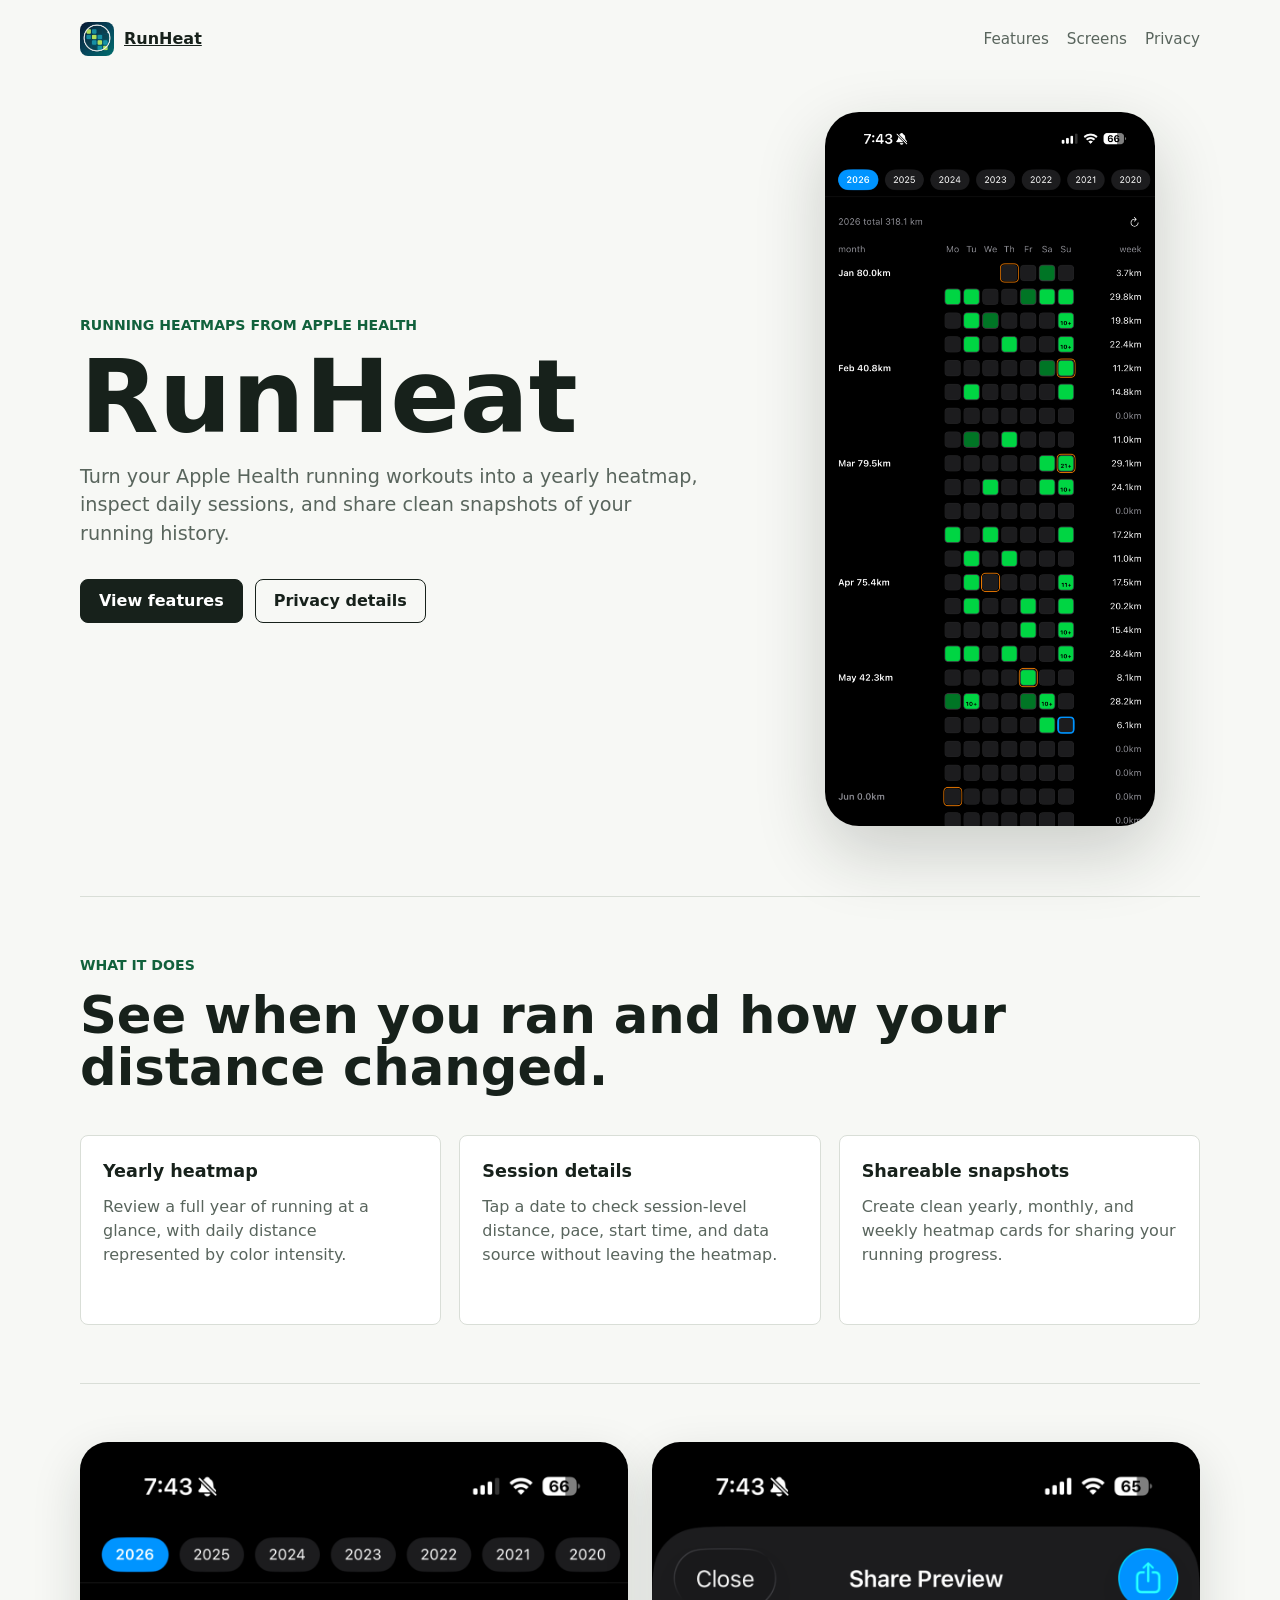
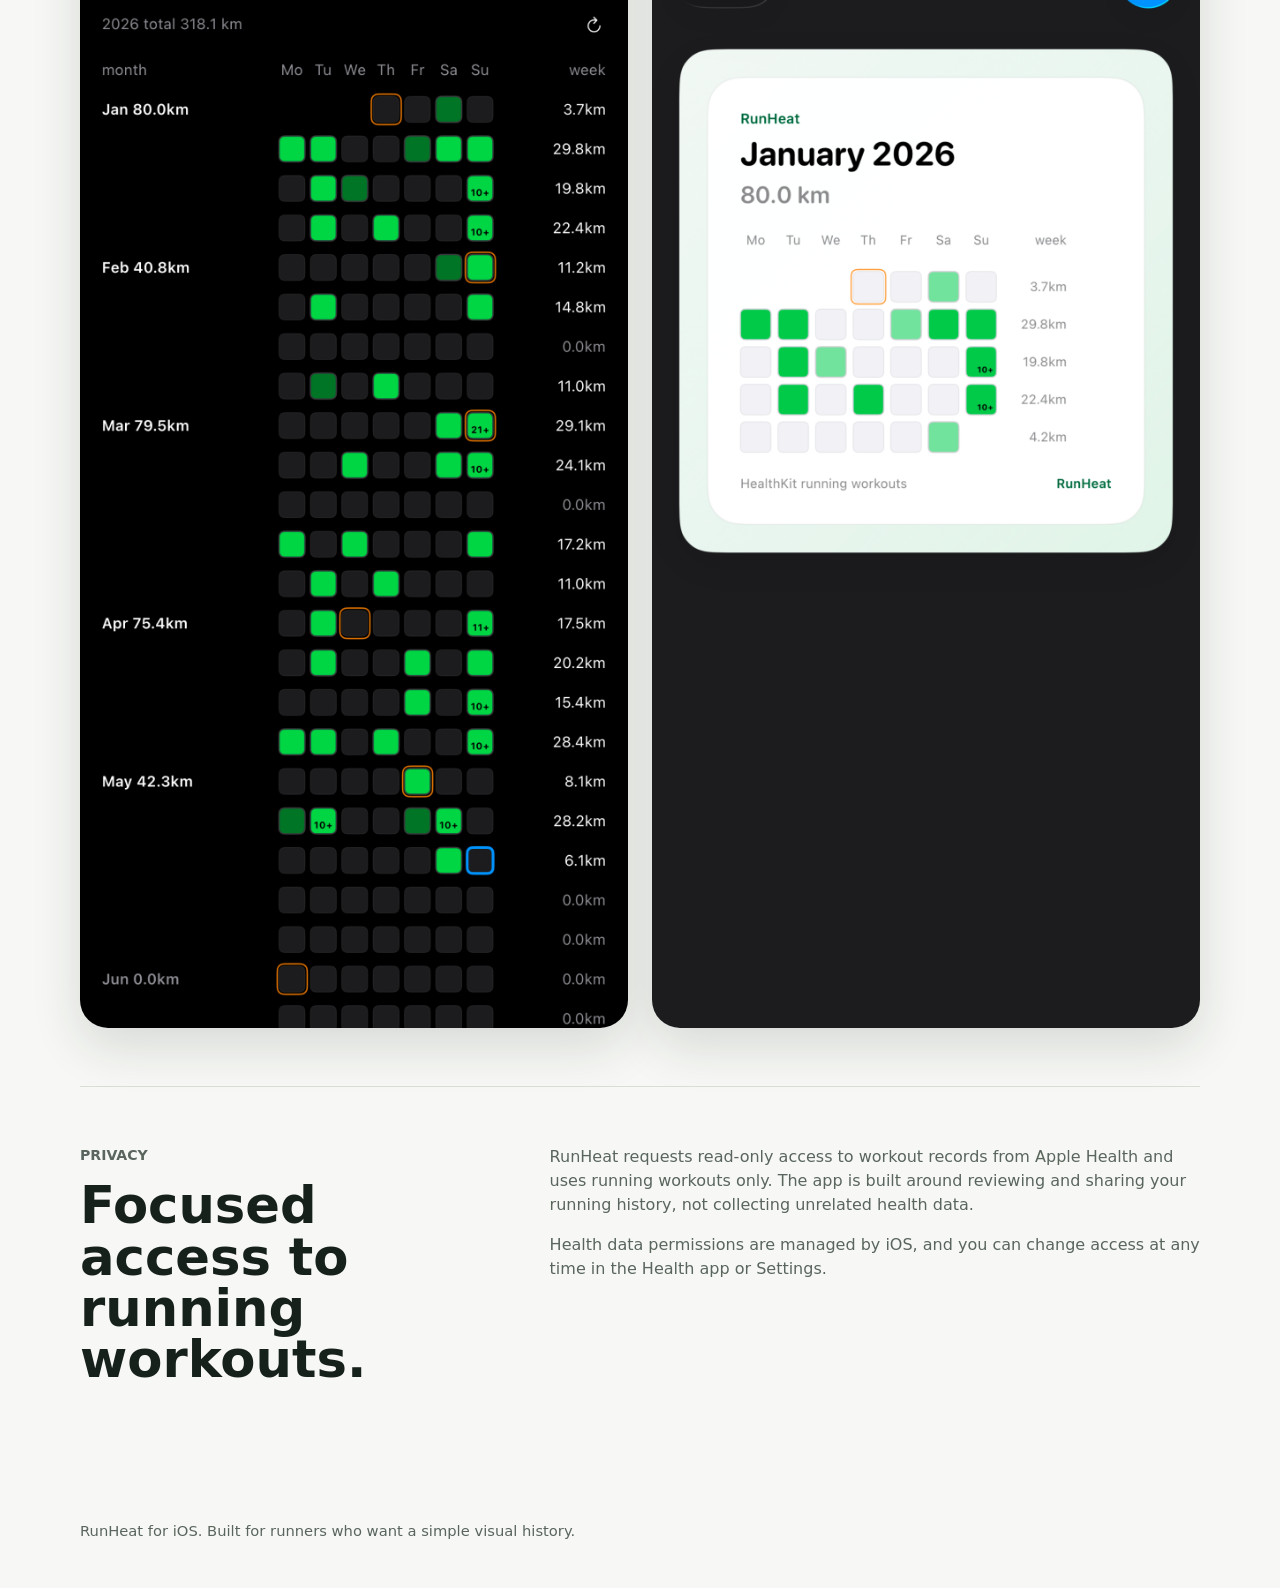
==== index.html @ 046ac451 "문서 구조 정리와 GitHub Pages 설정" ====
<!doctype html>
<html lang="en">
  <head>
    <meta charset="utf-8">
    <meta name="viewport" content="width=device-width, initial-scale=1">
    <meta name="description" content="RunHeat visualizes Apple Health running workouts as yearly, monthly, and weekly heatmaps.">
    <title>RunHeat</title>
    <link rel="stylesheet" href="styles.css">
  </head>
  <body>
    <header class="site-header">
      <a class="brand" href="#">
        <img src="assets/app-icon.png" alt="">
        <span>RunHeat</span>
      </a>
      <nav class="nav" aria-label="Primary navigation">
        <a href="#features">Features</a>
        <a href="#screens">Screens</a>
        <a href="#privacy">Privacy</a>
      </nav>
    </header>

    <main>
      <section class="hero">
        <div class="hero-copy">
          <p class="eyebrow">Running heatmaps from Apple Health</p>
          <h1>RunHeat</h1>
          <p class="lead">
            Turn your Apple Health running workouts into a yearly heatmap, inspect daily sessions, and share clean snapshots of your running history.
          </p>
          <div class="actions">
            <a class="button primary" href="#features">View features</a>
            <a class="button secondary" href="#privacy">Privacy details</a>
          </div>
        </div>
        <div class="phone-stage" aria-label="RunHeat app preview">
          <img class="phone-shot" src="assets/screenshot-heatmap.png" alt="RunHeat yearly running heatmap screen">
        </div>
      </section>

      <section id="features" class="section">
        <p class="eyebrow">What it does</p>
        <h2>See when you ran and how your distance changed.</h2>
        <div class="feature-grid">
          <article class="feature">
            <h3>Yearly heatmap</h3>
            <p>Review a full year of running at a glance, with daily distance represented by color intensity.</p>
          </article>
          <article class="feature">
            <h3>Session details</h3>
            <p>Tap a date to check session-level distance, pace, start time, and data source without leaving the heatmap.</p>
          </article>
          <article class="feature">
            <h3>Shareable snapshots</h3>
            <p>Create clean yearly, monthly, and weekly heatmap cards for sharing your running progress.</p>
          </article>
        </div>
      </section>

      <section id="screens" class="section gallery" aria-label="RunHeat screenshots">
        <img src="assets/screenshot-heatmap.png" alt="RunHeat heatmap view">
        <img src="assets/screenshot-share.png" alt="RunHeat sharing preview">
      </section>

      <section id="privacy" class="section privacy">
        <div>
          <p class="eyebrow">Privacy</p>
          <h2>Focused access to running workouts.</h2>
        </div>
        <div>
          <p>
            RunHeat requests read-only access to workout records from Apple Health and uses running workouts only. The app is built around reviewing and sharing your running history, not collecting unrelated health data.
          </p>
          <p>
            Health data permissions are managed by iOS, and you can change access at any time in the Health app or Settings.
          </p>
        </div>
      </section>
    </main>

    <footer class="site-footer">
      <span>RunHeat for iOS. Built for runners who want a simple visual history.</span>
    </footer>
  </body>
</html>
---- styles.css ----
:root {
  color-scheme: light;
  --bg: #f7f8f5;
  --ink: #17211b;
  --muted: #59655d;
  --line: #d9ded7;
  --green: #1f8f4f;
  --green-dark: #11613c;
  --panel: #ffffff;
  --accent: #ff7a45;
}

* {
  box-sizing: border-box;
}

body {
  margin: 0;
  background: var(--bg);
  color: var(--ink);
  font-family: Inter, ui-sans-serif, system-ui, -apple-system, BlinkMacSystemFont, "Segoe UI", sans-serif;
  line-height: 1.5;
}

a {
  color: inherit;
}

.site-header,
.hero,
.section,
.site-footer {
  width: min(1120px, calc(100% - 40px));
  margin: 0 auto;
}

.site-header {
  display: flex;
  align-items: center;
  justify-content: space-between;
  padding: 22px 0;
}

.brand {
  display: inline-flex;
  align-items: center;
  gap: 10px;
  font-weight: 700;
}

.brand img {
  width: 34px;
  height: 34px;
  border-radius: 8px;
}

.nav {
  display: flex;
  align-items: center;
  gap: 18px;
  color: var(--muted);
  font-size: 0.95rem;
}

.nav a {
  text-decoration: none;
}

.hero {
  display: grid;
  grid-template-columns: minmax(0, 1fr) minmax(280px, 420px);
  gap: 56px;
  align-items: center;
  padding: 34px 0 70px;
}

.hero-copy {
  max-width: 690px;
}

.eyebrow {
  color: var(--green-dark);
  font-size: 0.88rem;
  font-weight: 700;
  letter-spacing: 0;
  text-transform: uppercase;
}

h1,
h2,
h3,
p {
  margin-top: 0;
}

h1 {
  margin-bottom: 18px;
  font-size: clamp(3rem, 8vw, 6.4rem);
  line-height: 0.92;
  letter-spacing: 0;
}

.lead {
  max-width: 620px;
  color: var(--muted);
  font-size: 1.2rem;
}

.actions {
  display: flex;
  flex-wrap: wrap;
  gap: 12px;
  margin-top: 30px;
}

.button {
  display: inline-flex;
  align-items: center;
  justify-content: center;
  min-height: 44px;
  padding: 0 18px;
  border: 1px solid var(--ink);
  border-radius: 8px;
  text-decoration: none;
  font-weight: 700;
}

.button.primary {
  background: var(--ink);
  color: white;
}

.button.secondary {
  background: transparent;
}

.phone-stage {
  display: flex;
  justify-content: center;
}

.phone-shot {
  width: min(100%, 330px);
  border-radius: 34px;
  box-shadow: 0 26px 70px rgb(23 33 27 / 20%);
}

.section {
  padding: 58px 0;
  border-top: 1px solid var(--line);
}

.section h2 {
  font-size: clamp(2rem, 4vw, 3.4rem);
  line-height: 1;
  letter-spacing: 0;
}

.feature-grid {
  display: grid;
  grid-template-columns: repeat(3, minmax(0, 1fr));
  gap: 18px;
  margin-top: 26px;
}

.feature {
  min-height: 190px;
  padding: 22px;
  background: var(--panel);
  border: 1px solid var(--line);
  border-radius: 8px;
}

.feature h3 {
  margin-bottom: 10px;
  font-size: 1.1rem;
}

.feature p,
.privacy p,
.site-footer {
  color: var(--muted);
}

.gallery {
  display: grid;
  grid-template-columns: repeat(2, minmax(0, 1fr));
  gap: 24px;
  align-items: start;
}

.gallery img {
  width: 100%;
  border-radius: 28px;
  box-shadow: 0 18px 50px rgb(23 33 27 / 14%);
}

.privacy {
  display: grid;
  grid-template-columns: minmax(0, 0.8fr) minmax(0, 1.2fr);
  gap: 36px;
  align-items: start;
}

.site-footer {
  padding: 34px 0 46px;
  font-size: 0.92rem;
}

@media (max-width: 820px) {
  .site-header,
  .hero,
  .section,
  .site-footer {
    width: min(100% - 28px, 640px);
  }

  .nav {
    display: none;
  }

  .hero,
  .feature-grid,
  .gallery,
  .privacy {
    grid-template-columns: 1fr;
  }

  .hero {
    gap: 34px;
    padding-top: 18px;
  }

  .phone-stage {
    justify-content: flex-start;
  }

  .phone-shot {
    width: min(100%, 290px);
  }
}
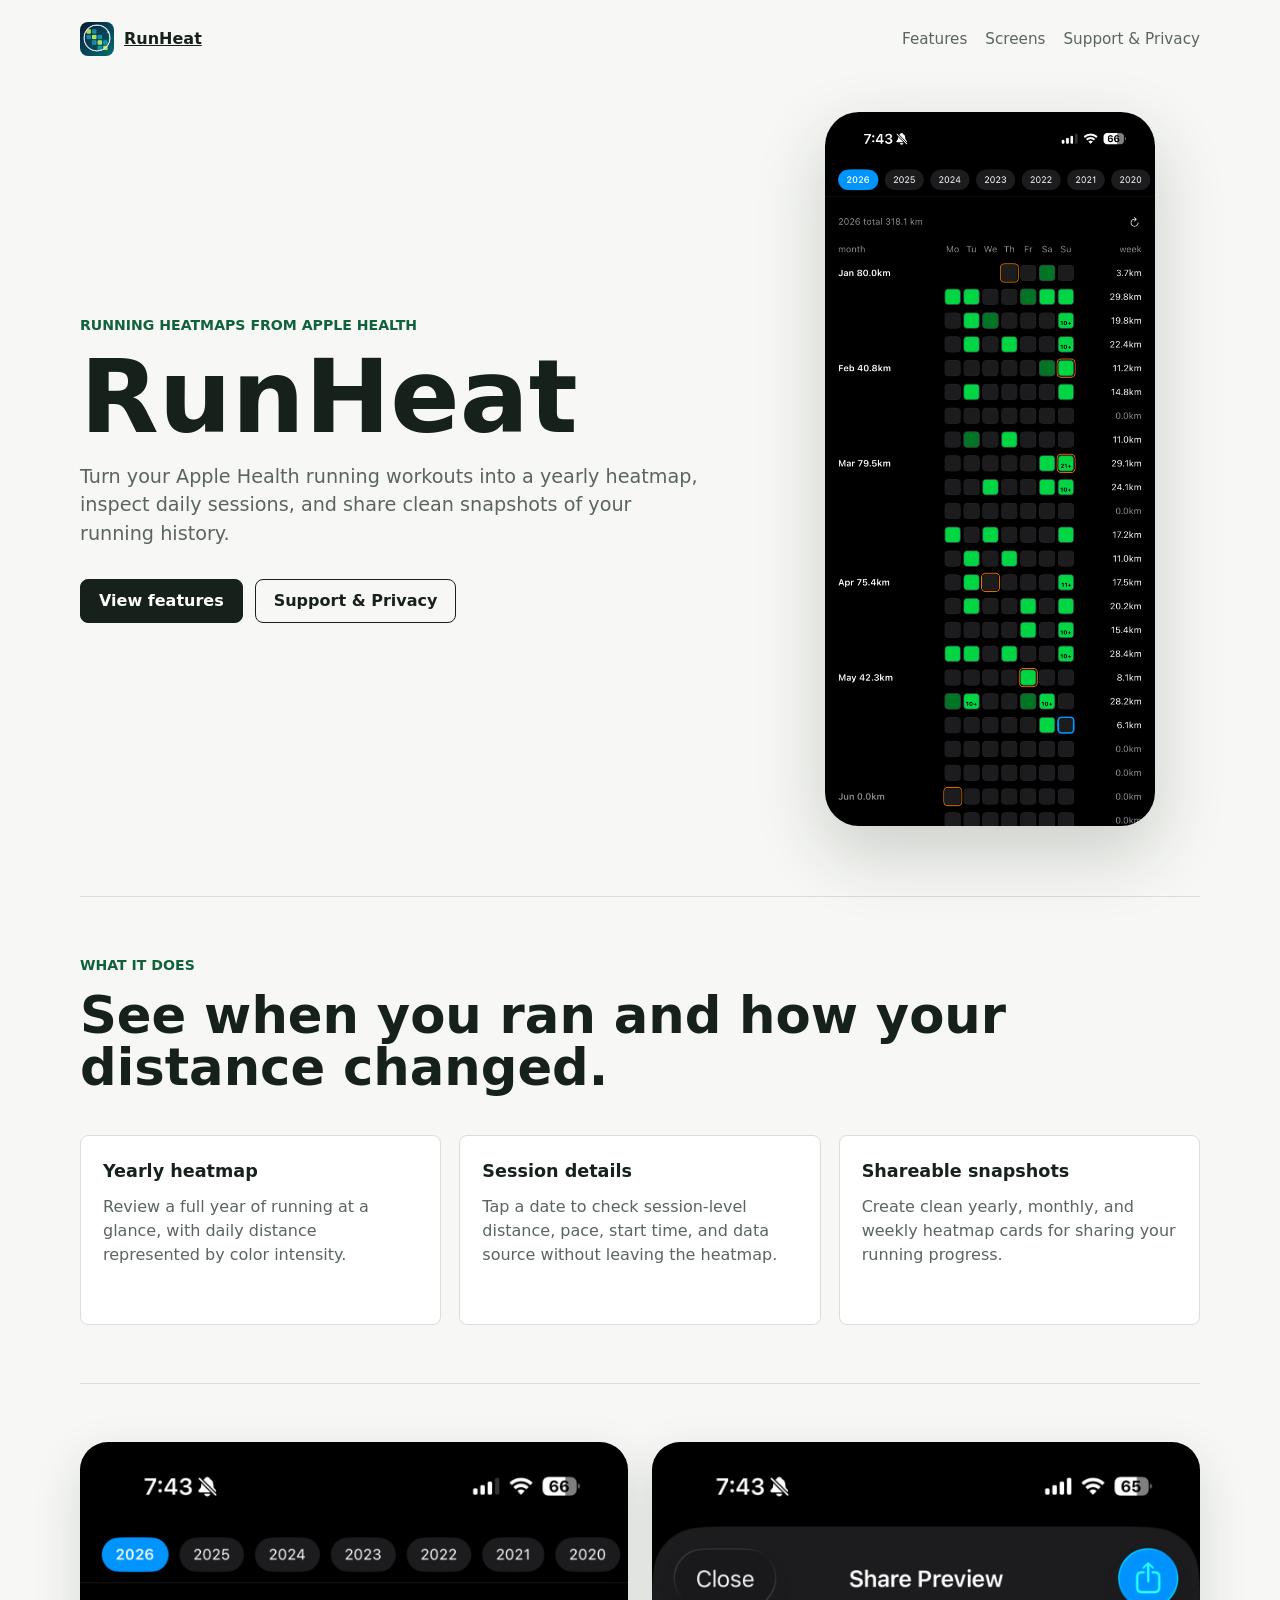
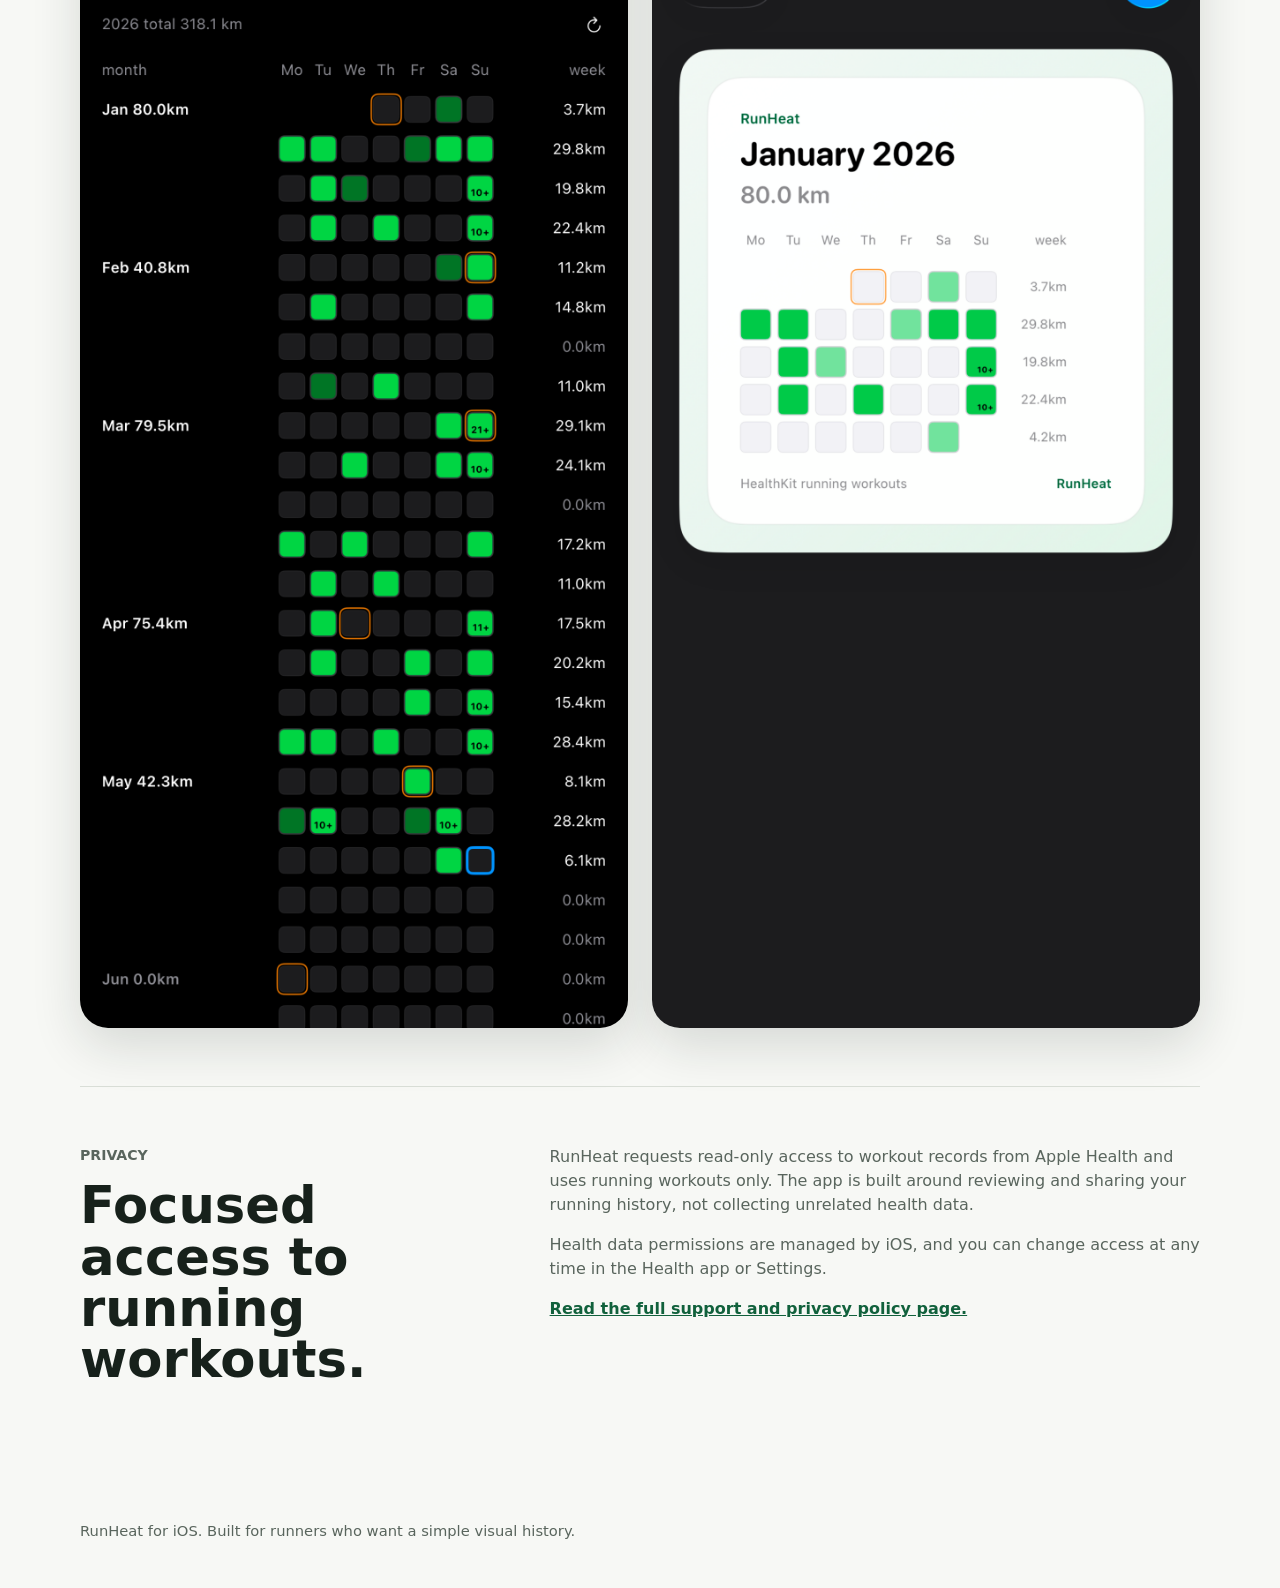
==== commit 35b13ea0: "지원 및 개인정보 페이지 추가" ====
--- a/index.html
+++ b/index.html
@@ -16,7 +16,7 @@
       <nav class="nav" aria-label="Primary navigation">
         <a href="#features">Features</a>
         <a href="#screens">Screens</a>
-        <a href="#privacy">Privacy</a>
+        <a href="support.html">Support & Privacy</a>
       </nav>
     </header>
 
@@ -30,7 +30,7 @@
           </p>
           <div class="actions">
             <a class="button primary" href="#features">View features</a>
-            <a class="button secondary" href="#privacy">Privacy details</a>
+            <a class="button secondary" href="support.html">Support & Privacy</a>
           </div>
         </div>
         <div class="phone-stage" aria-label="RunHeat app preview">
@@ -74,6 +74,9 @@
           <p>
             Health data permissions are managed by iOS, and you can change access at any time in the Health app or Settings.
           </p>
+          <p>
+            <a class="text-link" href="support.html">Read the full support and privacy policy page.</a>
+          </p>
         </div>
       </section>
     </main>
--- a/styles.css
+++ b/styles.css
@@ -26,6 +26,11 @@
   color: inherit;
 }
 
+.text-link {
+  color: var(--green-dark);
+  font-weight: 700;
+}
+
 .site-header,
 .hero,
 .section,
@@ -207,11 +212,47 @@
   font-size: 0.92rem;
 }
 
+.policy-page {
+  width: min(860px, calc(100% - 40px));
+  margin: 0 auto;
+}
+
+.policy-section {
+  width: 100%;
+  margin: 0;
+}
+
+.policy-section h1 {
+  margin-bottom: 34px;
+  font-size: clamp(2.4rem, 5vw, 4.6rem);
+  line-height: 1;
+}
+
+.policy-section h2 {
+  margin-top: 34px;
+  margin-bottom: 10px;
+  font-size: 1.35rem;
+  line-height: 1.2;
+}
+
+.policy-section p {
+  color: var(--muted);
+}
+
+.policy-section .updated {
+  margin-top: 34px;
+  padding-top: 22px;
+  border-top: 1px solid var(--line);
+  color: var(--ink);
+  font-weight: 700;
+}
+
 @media (max-width: 820px) {
   .site-header,
   .hero,
   .section,
-  .site-footer {
+  .site-footer,
+  .policy-page {
     width: min(100% - 28px, 640px);
   }
 
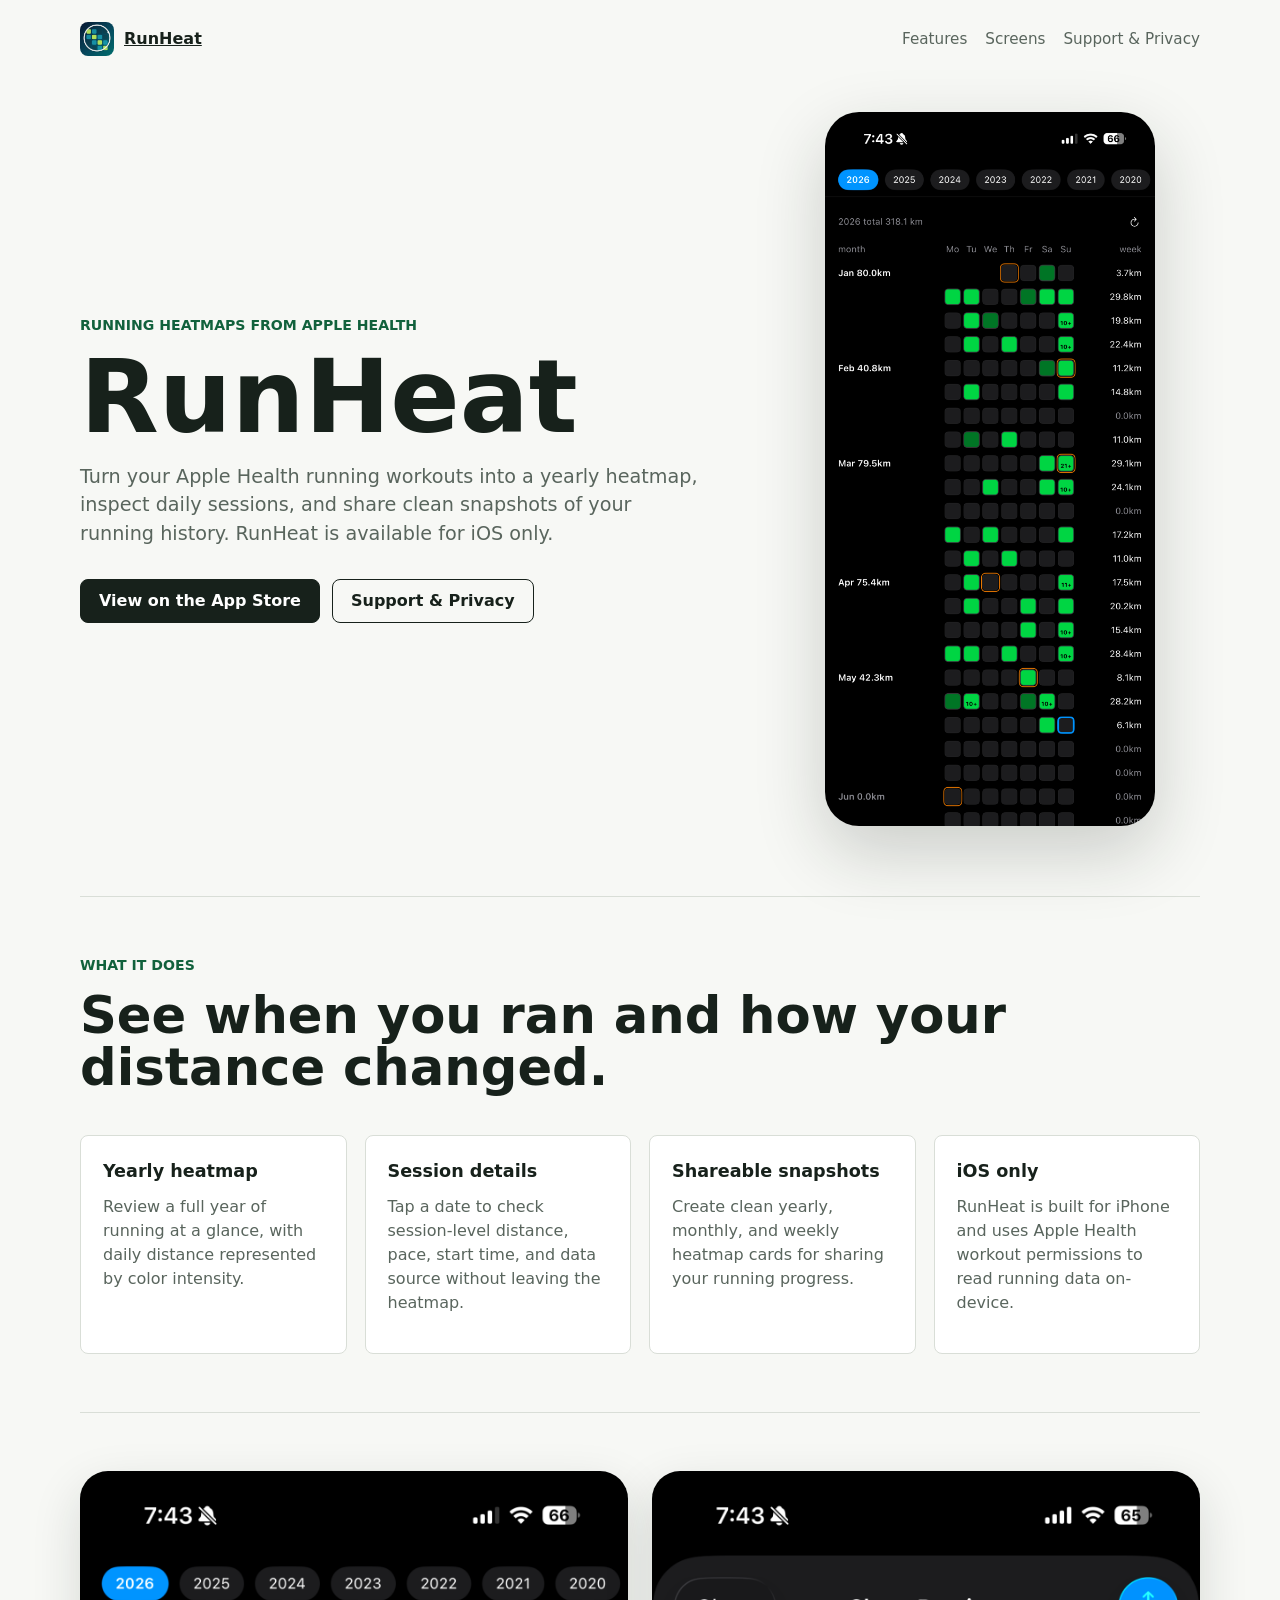
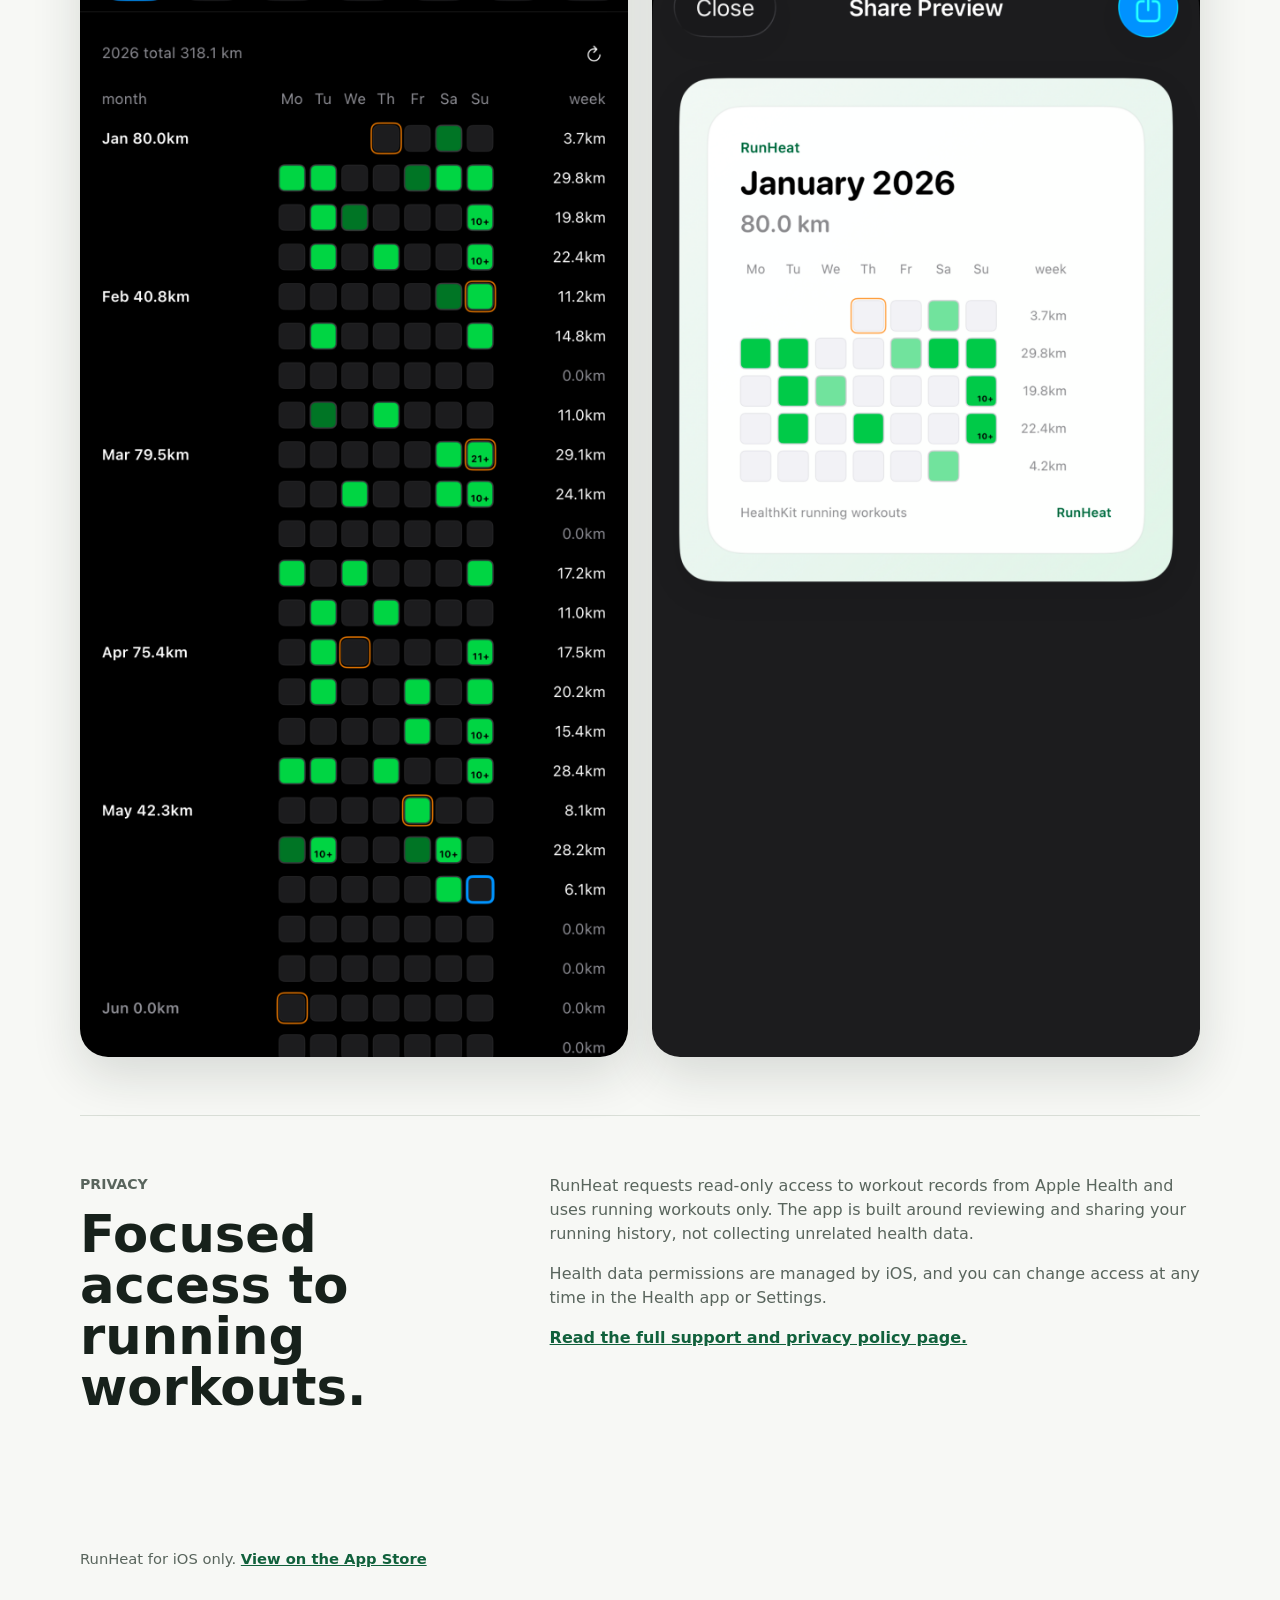
==== commit 62037655: "지원 페이지 언어 분리와 앱스토어 링크 추가" ====
--- a/index.html
+++ b/index.html
@@ -16,7 +16,7 @@
       <nav class="nav" aria-label="Primary navigation">
         <a href="#features">Features</a>
         <a href="#screens">Screens</a>
-        <a href="support.html">Support & Privacy</a>
+        <a href="support-en.html">Support & Privacy</a>
       </nav>
     </header>
 
@@ -26,11 +26,11 @@
           <p class="eyebrow">Running heatmaps from Apple Health</p>
           <h1>RunHeat</h1>
           <p class="lead">
-            Turn your Apple Health running workouts into a yearly heatmap, inspect daily sessions, and share clean snapshots of your running history.
+            Turn your Apple Health running workouts into a yearly heatmap, inspect daily sessions, and share clean snapshots of your running history. RunHeat is available for iOS only.
           </p>
           <div class="actions">
-            <a class="button primary" href="#features">View features</a>
-            <a class="button secondary" href="support.html">Support & Privacy</a>
+            <a class="button primary" href="https://apps.apple.com/us/app/runheat/id6759232122?uo=4">View on the App Store</a>
+            <a class="button secondary" href="support-en.html">Support & Privacy</a>
           </div>
         </div>
         <div class="phone-stage" aria-label="RunHeat app preview">
@@ -54,6 +54,10 @@
             <h3>Shareable snapshots</h3>
             <p>Create clean yearly, monthly, and weekly heatmap cards for sharing your running progress.</p>
           </article>
+          <article class="feature">
+            <h3>iOS only</h3>
+            <p>RunHeat is built for iPhone and uses Apple Health workout permissions to read running data on-device.</p>
+          </article>
         </div>
       </section>
 
@@ -75,14 +79,14 @@
             Health data permissions are managed by iOS, and you can change access at any time in the Health app or Settings.
           </p>
           <p>
-            <a class="text-link" href="support.html">Read the full support and privacy policy page.</a>
+            <a class="text-link" href="support-en.html">Read the full support and privacy policy page.</a>
           </p>
         </div>
       </section>
     </main>
 
     <footer class="site-footer">
-      <span>RunHeat for iOS. Built for runners who want a simple visual history.</span>
+      <span>RunHeat for iOS only. <a class="text-link" href="https://apps.apple.com/us/app/runheat/id6759232122?uo=4">View on the App Store</a></span>
     </footer>
   </body>
 </html>
--- a/styles.css
+++ b/styles.css
@@ -163,7 +163,7 @@
 
 .feature-grid {
   display: grid;
-  grid-template-columns: repeat(3, minmax(0, 1fr));
+  grid-template-columns: repeat(4, minmax(0, 1fr));
   gap: 18px;
   margin-top: 26px;
 }
@@ -245,6 +245,15 @@
   border-top: 1px solid var(--line);
   color: var(--ink);
   font-weight: 700;
+}
+
+.language-switch {
+  display: flex;
+  align-items: center;
+  justify-content: flex-end;
+  gap: 14px;
+  margin-bottom: 34px;
+  color: var(--muted);
 }
 
 @media (max-width: 820px) {
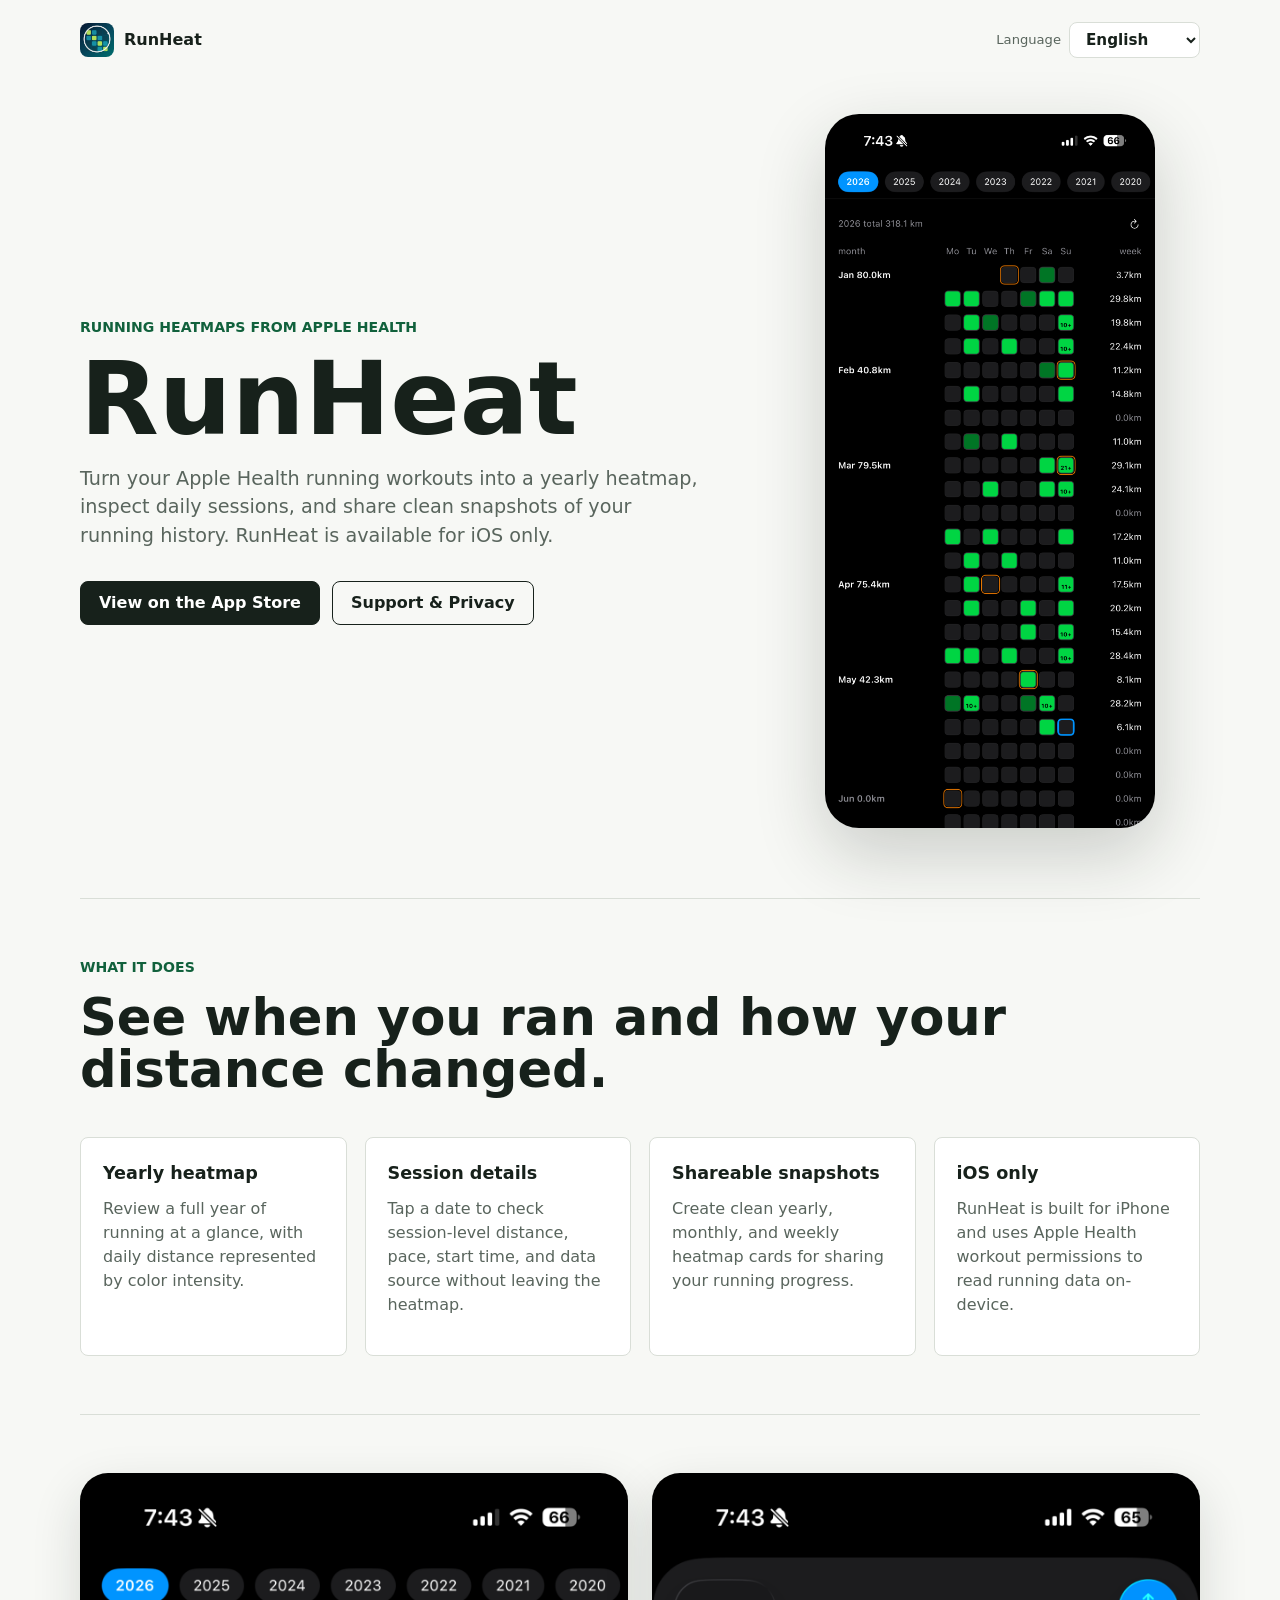
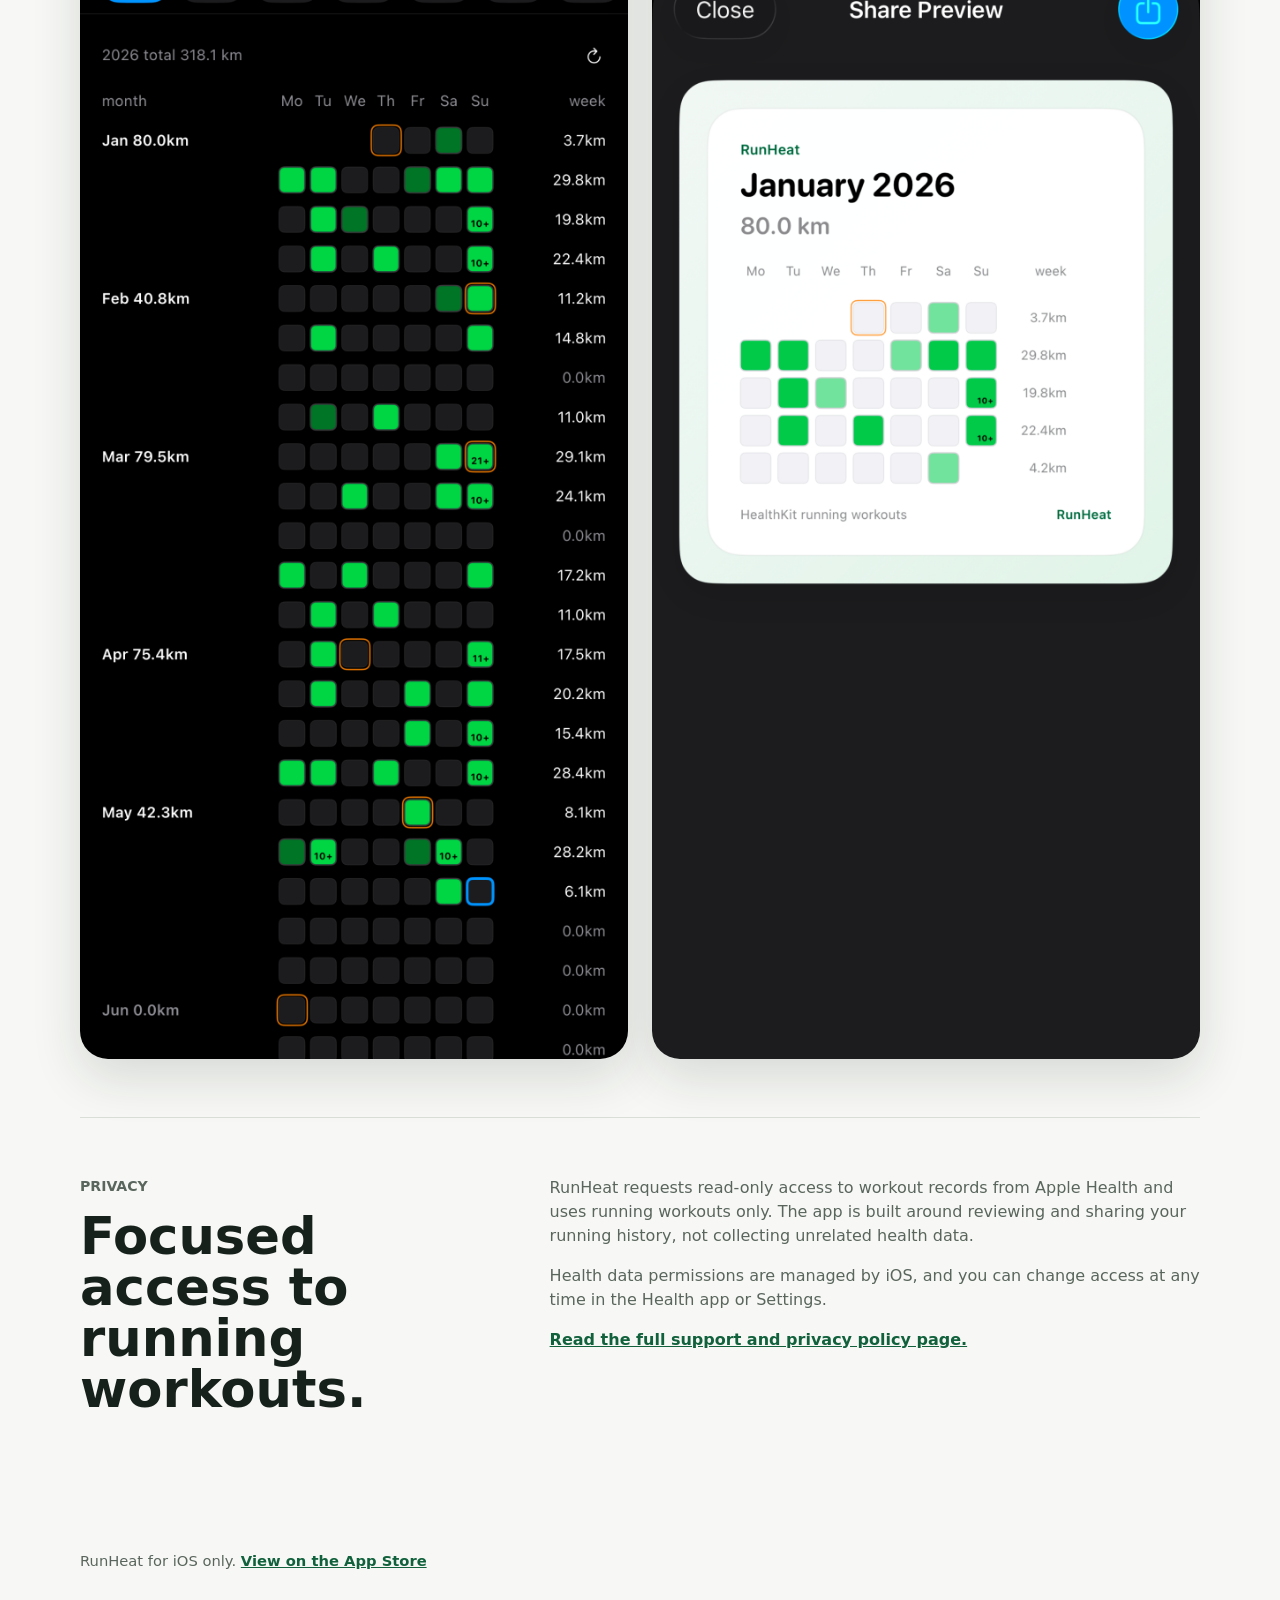
==== commit 72859862: "Pages 언어별 경로와 내비게이션 정리" ====
--- a/index.html
+++ b/index.html
@@ -3,90 +3,11 @@
   <head>
     <meta charset="utf-8">
     <meta name="viewport" content="width=device-width, initial-scale=1">
-    <meta name="description" content="RunHeat visualizes Apple Health running workouts as yearly, monthly, and weekly heatmaps.">
+    <meta http-equiv="refresh" content="0; url=en/">
     <title>RunHeat</title>
-    <link rel="stylesheet" href="styles.css">
+    <link rel="canonical" href="en/">
   </head>
   <body>
-    <header class="site-header">
-      <a class="brand" href="#">
-        <img src="assets/app-icon.png" alt="">
-        <span>RunHeat</span>
-      </a>
-      <nav class="nav" aria-label="Primary navigation">
-        <a href="#features">Features</a>
-        <a href="#screens">Screens</a>
-        <a href="support-en.html">Support & Privacy</a>
-      </nav>
-    </header>
-
-    <main>
-      <section class="hero">
-        <div class="hero-copy">
-          <p class="eyebrow">Running heatmaps from Apple Health</p>
-          <h1>RunHeat</h1>
-          <p class="lead">
-            Turn your Apple Health running workouts into a yearly heatmap, inspect daily sessions, and share clean snapshots of your running history. RunHeat is available for iOS only.
-          </p>
-          <div class="actions">
-            <a class="button primary" href="https://apps.apple.com/us/app/runheat/id6759232122?uo=4">View on the App Store</a>
-            <a class="button secondary" href="support-en.html">Support & Privacy</a>
-          </div>
-        </div>
-        <div class="phone-stage" aria-label="RunHeat app preview">
-          <img class="phone-shot" src="assets/screenshot-heatmap.png" alt="RunHeat yearly running heatmap screen">
-        </div>
-      </section>
-
-      <section id="features" class="section">
-        <p class="eyebrow">What it does</p>
-        <h2>See when you ran and how your distance changed.</h2>
-        <div class="feature-grid">
-          <article class="feature">
-            <h3>Yearly heatmap</h3>
-            <p>Review a full year of running at a glance, with daily distance represented by color intensity.</p>
-          </article>
-          <article class="feature">
-            <h3>Session details</h3>
-            <p>Tap a date to check session-level distance, pace, start time, and data source without leaving the heatmap.</p>
-          </article>
-          <article class="feature">
-            <h3>Shareable snapshots</h3>
-            <p>Create clean yearly, monthly, and weekly heatmap cards for sharing your running progress.</p>
-          </article>
-          <article class="feature">
-            <h3>iOS only</h3>
-            <p>RunHeat is built for iPhone and uses Apple Health workout permissions to read running data on-device.</p>
-          </article>
-        </div>
-      </section>
-
-      <section id="screens" class="section gallery" aria-label="RunHeat screenshots">
-        <img src="assets/screenshot-heatmap.png" alt="RunHeat heatmap view">
-        <img src="assets/screenshot-share.png" alt="RunHeat sharing preview">
-      </section>
-
-      <section id="privacy" class="section privacy">
-        <div>
-          <p class="eyebrow">Privacy</p>
-          <h2>Focused access to running workouts.</h2>
-        </div>
-        <div>
-          <p>
-            RunHeat requests read-only access to workout records from Apple Health and uses running workouts only. The app is built around reviewing and sharing your running history, not collecting unrelated health data.
-          </p>
-          <p>
-            Health data permissions are managed by iOS, and you can change access at any time in the Health app or Settings.
-          </p>
-          <p>
-            <a class="text-link" href="support-en.html">Read the full support and privacy policy page.</a>
-          </p>
-        </div>
-      </section>
-    </main>
-
-    <footer class="site-footer">
-      <span>RunHeat for iOS only. <a class="text-link" href="https://apps.apple.com/us/app/runheat/id6759232122?uo=4">View on the App Store</a></span>
-    </footer>
+    <p><a href="en/">RunHeat</a></p>
   </body>
 </html>
